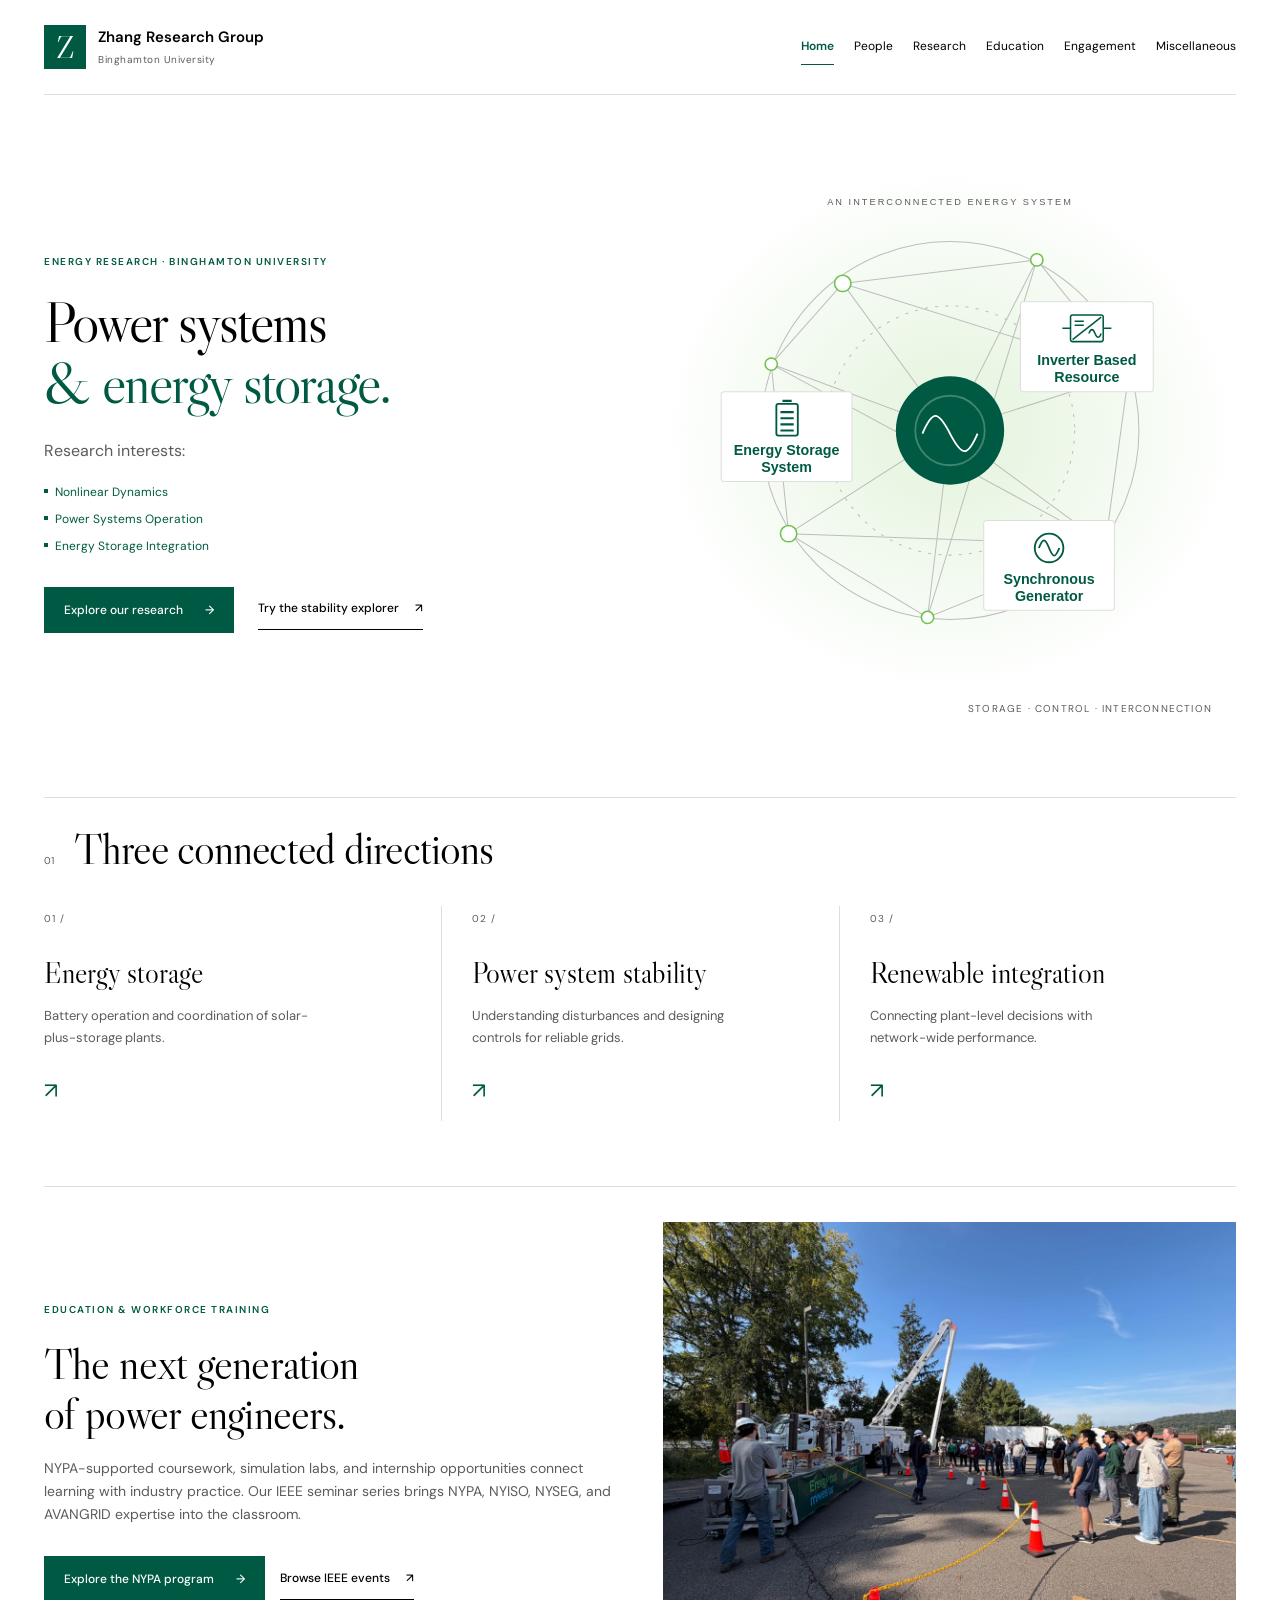
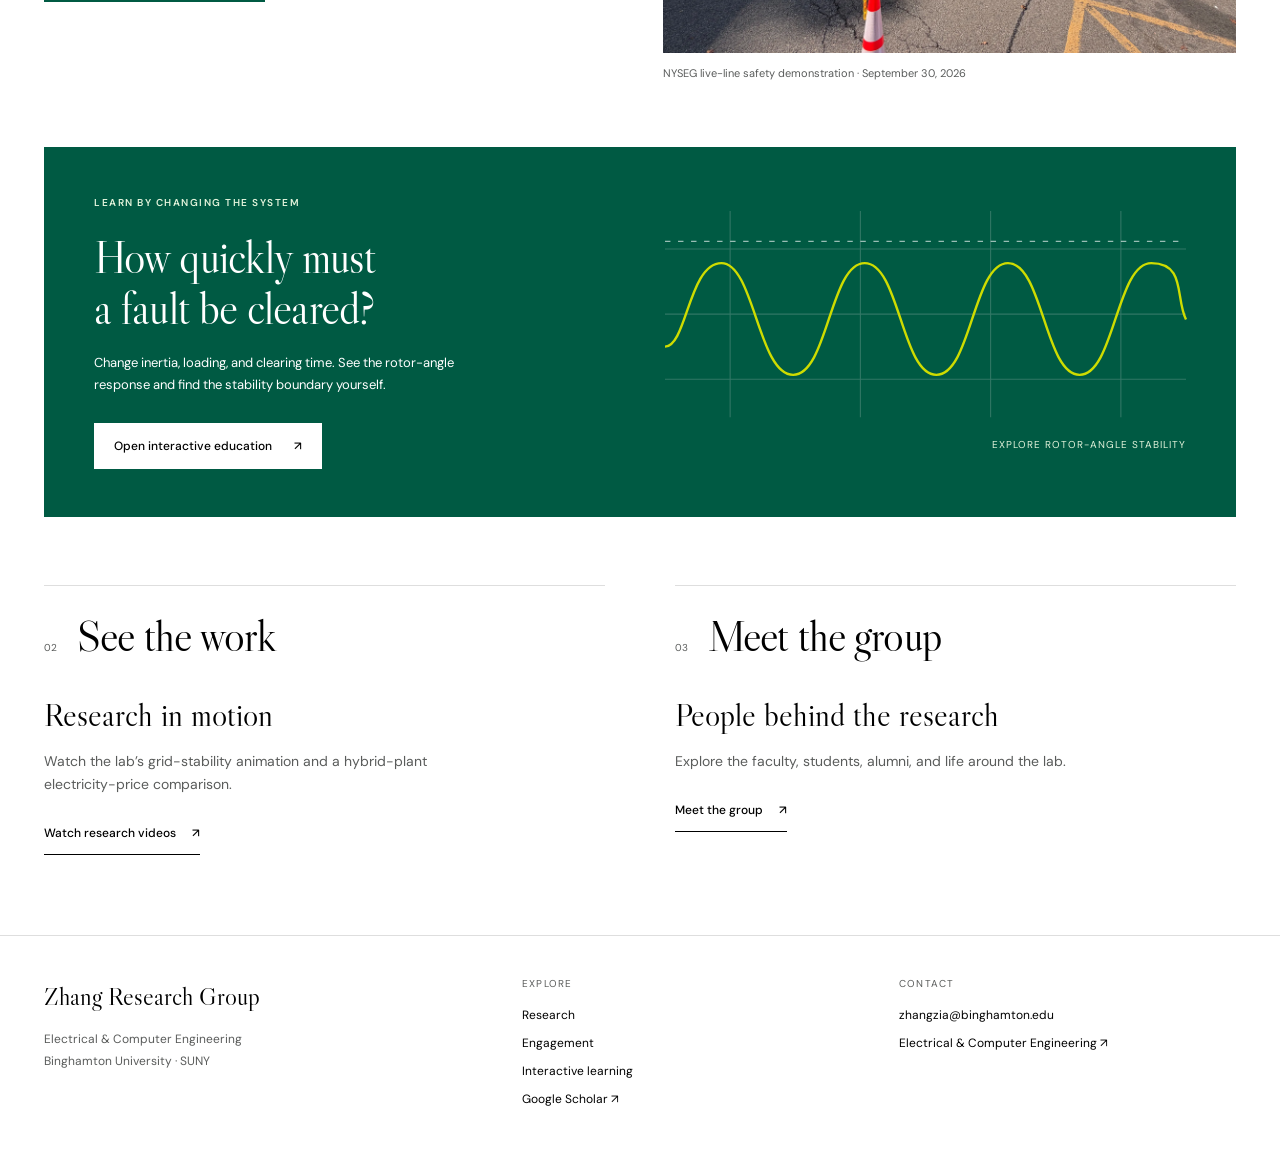
==== index.html @ d2a8bbae "Publish Zhang Research Group website" ====
<!doctype html>
<html lang="en"><head><meta charset="utf-8"><meta name="viewport" content="width=device-width, initial-scale=1"><meta name="description" content="Power systems, energy storage, control and renewable integration research at Binghamton University."><title>Home · Zhang Research Group</title><link rel="stylesheet" href="site.css"><script src="site.js" defer></script></head>
<body><a class="skip" href="#main">Skip to content</a>
<header class="site-header shell"><a class="brand" href="index.html" aria-label="Zhang Research Group home"><span class="brand-mark" aria-hidden="true">Z</span><span>Zhang Research Group<small>Binghamton University</small></span></a><button class="menu-toggle" type="button" aria-expanded="false" aria-controls="site-nav">Menu <span aria-hidden="true">☰</span></button><nav id="site-nav" aria-label="Main navigation"><a href="index.html" aria-current="page">Home</a><a href="people.html">People</a><a href="research.html">Research</a><a href="education.html">Education</a><a href="engagement.html">Engagement</a><a href="miscellaneous.html">Miscellaneous</a></nav></header>
<main id="main" class="shell">
<section class="hero"><div class="hero-copy"><p class="eyebrow">Energy research · Binghamton University</p><h1 class="topic-title">Power systems<br><em>&amp; energy storage.</em></h1><p class="lead">Research interests:</p><ul class="hero-topics research-interests" aria-label="Research interests"><li>Nonlinear Dynamics</li><li>Power Systems Operation</li><li>Energy Storage Integration</li></ul><div class="actions"><a class="button primary" href="research.html">Explore our research <span aria-hidden="true">→</span></a><a class="text-link" href="stability.html">Try the stability explorer <span aria-hidden="true">↗</span></a></div></div><div class="hero-visual"><img src="energy-network.svg" alt="Illustration of an Energy Storage System, a Synchronous Generator, and an Inverter Based Resource connected to a power network"><span class="visual-caption">Storage · Control · Interconnection</span></div></section>
<section class="home-focus"><div class="section-label"><span>01</span><h2>Three connected directions</h2></div><div class="focus-grid"><a class="focus-item" href="research.html#storage"><span class="index">01 /</span><h3>Energy storage</h3><p>Battery operation and coordination of solar-plus-storage plants.</p><span class="item-arrow" aria-hidden="true">↗</span></a><a class="focus-item" href="research.html#stability"><span class="index">02 /</span><h3>Power system stability</h3><p>Understanding disturbances and designing controls for reliable grids.</p><span class="item-arrow" aria-hidden="true">↗</span></a><a class="focus-item" href="research.html#renewables"><span class="index">03 /</span><h3>Renewable integration</h3><p>Connecting plant-level decisions with network-wide performance.</p><span class="item-arrow" aria-hidden="true">↗</span></a></div></section>
<section class="home-training" aria-labelledby="home-training-title"><div><p class="eyebrow">Education &amp; workforce training</p><h2 id="home-training-title">The next generation<br>of power engineers.</h2><p>NYPA-supported coursework, simulation labs, and internship opportunities connect learning with industry practice. Our IEEE seminar series brings NYPA, NYISO, NYSEG, and AVANGRID expertise into the classroom.</p><div class="actions"><a class="button primary" href="workforce.html#nypa">Explore the NYPA program <span aria-hidden="true">→</span></a><a class="text-link" href="news.html#events">Browse IEEE events <span aria-hidden="true">↗</span></a></div></div><figure><img src="nyseg-live-line.webp" alt="Binghamton students attend NYSEG’s outdoor power-line safety demonstration" width="2400" height="1800" loading="lazy"><figcaption>NYSEG live-line safety demonstration · September 30, 2026</figcaption></figure></section>
<section class="feature-band"><div><p class="eyebrow">Learn by changing the system</p><h2>How quickly must<br>a fault be cleared?</h2><p>Change inertia, loading, and clearing time. See the rotor-angle response and find the stability boundary yourself.</p><a class="button light" href="education.html#interactive-learning">Open interactive education <span aria-hidden="true">↗</span></a></div><div class="wave-preview" aria-hidden="true"><svg viewBox="0 0 480 190"><path class="wave-grid" d="M0 35H480M0 95H480M0 155H480M60 0V190M180 0V190M300 0V190M420 0V190"/><path class="wave-boundary" d="M0 28H480"/><path class="wave" d="M0 125C20 125 22 48 52 48S86 151 118 151S152 48 184 48S218 151 250 151S284 48 316 48S350 151 382 151S416 48 448 48S470 80 480 100"/></svg><span>Explore rotor-angle stability</span></div></section>
<section class="home-bottom"><div><div class="section-label"><span>02</span><h2>See the work</h2></div><h3>Research in motion</h3><p>Watch the lab’s grid-stability animation and a hybrid-plant electricity-price comparison.</p><a class="text-link" href="research.html#videos">Watch research videos <span aria-hidden="true">↗</span></a></div><div><div class="section-label"><span>03</span><h2>Meet the group</h2></div><h3>People behind the research</h3><p>Explore the faculty, students, alumni, and life around the lab.</p><a class="text-link" href="people.html">Meet the group <span aria-hidden="true">↗</span></a></div></section></main>
<footer class="site-footer"><div class="shell footer-grid"><div><a class="footer-brand" href="index.html">Zhang Research Group</a><p>Electrical &amp; Computer Engineering<br>Binghamton University · SUNY</p></div><div><span class="footer-label">Explore</span><a href="research.html">Research</a><a href="engagement.html">Engagement</a><a href="education.html#interactive-learning">Interactive learning</a><a href="https://scholar.google.com/citations?user=-mVFdG4AAAAJ" target="_blank" rel="noopener">Google Scholar ↗</a></div><div><span class="footer-label">Contact</span><a href="mailto:zhangzia@binghamton.edu">zhangzia@binghamton.edu</a><a href="https://www.binghamton.edu/electrical-computer-engineering/" target="_blank" rel="noopener">Electrical &amp; Computer Engineering ↗</a></div></div></footer></body></html>
---- site.css ----
/* Official Binghamton web palette: primary #005A43; accents #CEDC00, #6CC24A; gray #5A5C5B. Source: https://www.binghamton.edu/communications-and-marketing/branding/colors.html */
@import url('https://fonts.googleapis.com/css2?family=DM+Sans:wght@400;500;600;700&family=Libre+Caslon+Display&display=swap');
:root{--ink:#000000;--green:#005A43;--paper:#FFFFFF;--muted:#5A5C5B;--line:#DEDEDE;--soft:#E2F3DB;--serif:'Libre Caslon Display',Georgia,serif;--sans:'DM Sans','Segoe UI',Arial,sans-serif;font-family:var(--sans);color:var(--ink);background:var(--paper);font-synthesis:none}*{box-sizing:border-box}html{scroll-behavior:smooth;scroll-padding-top:30px}body{margin:0;font-size:15px;line-height:1.65}a{color:inherit;text-underline-offset:4px}button,input{font:inherit}img,video{max-width:100%}.shell{width:min(1240px,calc(100% - 88px));margin-inline:auto}.skip{position:absolute;left:12px;top:-100px;z-index:9;padding:12px;background:var(--ink);color:white}.skip:focus{top:10px}:focus-visible{outline:3px solid #005A43;outline-offset:5px}.site-header{display:flex;align-items:center;justify-content:space-between;gap:25px;padding-block:25px;border-bottom:1px solid var(--line)}.brand{display:flex;gap:12px;align-items:center;text-decoration:none;font-size:15px;font-weight:600;line-height:1.3;flex-shrink:0}.brand-mark{font-family:var(--serif);font-size:32px;line-height:1;background:var(--green);color:var(--paper);display:grid;place-items:center;width:42px;height:44px}.brand small{display:block;font-weight:400;font-size:10px;letter-spacing:.05em;margin-top:6px;color:var(--muted)}nav{display:flex;align-items:center;gap:20px}nav a{font-size:12px;text-decoration:none;padding-block:8px;border-bottom:1px solid transparent;white-space:nowrap}nav a:hover,nav a[aria-current=page]{color:var(--green);border-color:var(--green)}nav a[aria-current=page]{font-weight:600}.menu-toggle{display:none}h1,h2,h3,p{margin-top:0}h1,h2{font-weight:400}h1{font-family:var(--serif);font-size:clamp(48px,6vw,84px);letter-spacing:-.035em;line-height:1.04;margin-bottom:23px}h1 em{font-style:normal;color:#005A43}h2{font-family:var(--serif);font-size:36px;line-height:1.14;letter-spacing:-.02em;margin-bottom:18px}h3{font-size:19px;font-weight:500;line-height:1.4;margin-bottom:12px}p{margin-bottom:18px}.eyebrow{font-size:10px;text-transform:uppercase;letter-spacing:.15em;font-weight:600;color:var(--green);margin-bottom:20px}.lead{font-size:16px;line-height:1.85;color:var(--muted);max-width:610px}.hero{display:grid;grid-template-columns:1.05fr 1fr;align-items:center;gap:20px;padding:75px 0 80px}.hero-copy .lead{max-width:460px}.hero h1{font-size:clamp(54px,6.4vw,91px)}.hero-visual{position:relative;min-width:0}.hero-visual img{display:block;width:100%}.visual-caption{display:block;text-align:right;margin:10px 24px 0;font-size:10px;text-transform:uppercase;letter-spacing:.12em;color:var(--muted)}.actions{display:flex;align-items:center;gap:24px;flex-wrap:wrap;margin-top:30px}.button{display:inline-flex;align-items:center;justify-content:center;gap:22px;padding:13px 19px;text-decoration:none;font-size:12px;font-weight:500;line-height:1.5;border:1px solid transparent;white-space:nowrap;transition:background .15s}.button.primary{background:var(--green);color:white}.button.primary:hover{background:var(--ink)}.button.light{background:var(--paper);color:var(--ink)}.button.secondary{border-color:var(--line)}.button.secondary:hover{background:var(--soft)}.text-link{font-size:12px;font-weight:500;text-decoration:none;display:inline-flex;gap:16px;align-items:center;padding-block:10px;border-bottom:1px solid var(--ink)}.section-label{display:flex;align-items:center;gap:16px;margin-bottom:30px}.section-label>span{font-size:10px;color:var(--muted)}.section-label h2{font-family:var(--sans);font-size:11px;letter-spacing:.1em;text-transform:uppercase;margin:0;font-weight:500}.home-focus{border-top:1px solid var(--line);padding-top:26px;margin-bottom:65px}.focus-grid{display:grid;grid-template-columns:repeat(3,1fr)}.focus-item{text-decoration:none;padding:5px 30px 12px 0;position:relative}.focus-item+.focus-item{border-left:1px solid var(--line);padding-left:30px}.index{display:block;font-size:10px;color:var(--muted);margin-bottom:25px;letter-spacing:.1em}.focus-item h3{font-family:var(--serif);font-size:29px;font-weight:400;margin-bottom:12px}.focus-item p{font-size:13px;color:var(--muted);max-width:270px;margin-bottom:25px}.item-arrow{font-size:22px;color:var(--green)}.focus-item:hover h3{text-decoration:underline;text-decoration-thickness:1px;text-underline-offset:5px}.feature-band{background:var(--green);color:var(--paper);padding:48px 50px;display:grid;grid-template-columns:1fr 1fr;gap:50px;align-items:center;margin-bottom:68px}.feature-band .eyebrow{color:#E2F3DB}.feature-band h2{font-size:45px;margin-bottom:18px}.feature-band p:not(.eyebrow){color:#FFFFFF;font-size:13px;max-width:385px}.feature-band .button{margin-top:10px}.wave-preview{min-width:0}.wave-preview svg{width:100%;display:block;overflow:visible}.wave-grid{fill:none;stroke:#DEDEDE;stroke-opacity:.22;stroke-width:1}.wave-boundary{fill:none;stroke:#FFFFFF;stroke-opacity:.6;stroke-dasharray:5 7;stroke-width:1}.wave{fill:none;stroke:#CEDC00;stroke-width:2.2}.wave-preview>span{font-size:10px;letter-spacing:.1em;text-transform:uppercase;color:#E2F3DB;display:block;text-align:right;margin-top:20px}.home-bottom{display:grid;grid-template-columns:1fr 1fr;gap:70px;margin-bottom:80px}.home-bottom>div{border-top:1px solid var(--line);padding-top:25px}.home-bottom h3{font-family:var(--serif);font-size:32px;font-weight:400}.home-bottom p{color:var(--muted);font-size:14px;max-width:430px}.site-footer{border-top:1px solid var(--line);padding:40px 0 35px;background:#FFFFFF}.footer-grid{display:grid;grid-template-columns:1.3fr 1fr 1fr;gap:40px}.footer-brand{font-family:var(--serif);font-size:25px;text-decoration:none;display:block;margin-bottom:12px}.site-footer p{font-size:12px;color:var(--muted);line-height:1.8;margin-bottom:0}.footer-label{font-size:10px;letter-spacing:.12em;text-transform:uppercase;display:block;color:var(--muted);margin-bottom:14px}.footer-grid>div>a:not(.footer-brand){display:block;text-decoration:none;font-size:12px;margin-bottom:8px}.footer-grid a:hover{text-decoration:underline}.site-footer .small{font-size:10px;margin-top:14px}.page-intro{padding:70px 0 55px;border-bottom:1px solid var(--line);margin-bottom:45px}.page-intro h1{font-size:clamp(50px,6vw,76px)}.page-intro .lead{max-width:680px;margin-bottom:0}.split-copy{display:grid;grid-template-columns:1fr 1.65fr;gap:50px;padding:0 0 45px;margin-bottom:40px;border-bottom:1px solid var(--line)}.split-copy h2{font-size:31px}.split-copy p{font-size:15px;color:var(--muted)}.split-copy h3{font-family:var(--serif);font-size:28px;font-weight:400}.source{display:inline-block;font-size:11px;color:var(--green);font-weight:500;text-decoration:none;border-bottom:1px solid var(--line);padding-bottom:3px}.source:hover{border-color:var(--green)}.research-topics{display:grid;grid-template-columns:repeat(3,1fr);gap:42px;margin:0 0 65px}.research-topics h2{font-size:29px}.research-topics p{color:var(--muted);font-size:13px}.research-topics article{scroll-margin-top:35px}.video-section{border-top:1px solid var(--line);padding-top:25px;margin-bottom:65px}.video-study{margin-bottom:45px}.video-heading{display:flex;align-items:center;justify-content:space-between;gap:20px;margin-bottom:20px}.video-heading .eyebrow{margin-bottom:7px}.video-heading h3{font-family:var(--serif);font-size:30px;font-weight:400;margin:0}.tag{display:inline-block;align-self:flex-start;font-size:10px;padding:4px 10px;border:1px solid var(--line);border-radius:20px;color:var(--muted);white-space:nowrap}.video-study video{display:block;width:100%;max-height:610px;background:#DEDEDE;aspect-ratio:16/9;object-fit:contain}.video-caption{display:flex;justify-content:space-between;align-items:flex-start;gap:25px;padding-top:17px}.video-caption p{font-size:13px;color:var(--muted);max-width:740px}.video-caption a{flex-shrink:0}.small{font-size:11px;color:var(--muted)}.project-section{padding-top:25px;border-top:1px solid var(--line);margin-bottom:65px}.table-wrap{overflow-x:auto}table{width:100%;border-collapse:collapse;font-size:13px;text-align:left}th{font-size:10px;text-transform:uppercase;letter-spacing:.06em;color:var(--muted);font-weight:500}td,th{padding:15px 16px 15px 0;border-bottom:1px solid var(--line)}td:last-child{white-space:nowrap}.publication-list>article,.news-list>article{display:grid;grid-template-columns:140px 1fr;gap:45px;padding:0 0 38px;margin-bottom:38px;border-bottom:1px solid var(--line)}.pub-year{font-family:var(--serif);font-size:44px;line-height:1}.publication-list h2,.news-list h2{font-size:33px;margin-top:18px;max-width:850px}.publication-list p,.news-list p{color:var(--muted);font-size:14px;max-width:800px}.page-callout{background:var(--soft);padding:30px 35px;display:flex;justify-content:space-between;align-items:center;gap:25px;margin-bottom:30px}.page-callout h2{font-size:28px;margin-bottom:6px}.page-callout p{font-size:13px;color:var(--muted);margin:0}.faculty{display:flex;align-items:center;gap:40px;padding-bottom:45px;border-bottom:1px solid var(--line);margin-bottom:45px}.initials{font-family:var(--serif);font-size:60px;display:grid;place-items:center;width:180px;height:190px;flex-shrink:0;background:var(--soft);color:#005A43}.faculty h2{font-size:40px}.faculty .eyebrow{margin-bottom:12px}.faculty p{color:var(--muted);font-size:13px}.people-section{margin-bottom:60px}.section-description{font-size:13px;color:var(--muted);max-width:650px;margin-top:-10px;margin-bottom:25px}.people-list{display:grid;grid-template-columns:repeat(3,1fr);gap:20px 40px}.people-list>div{border-top:1px solid var(--line);padding:18px 0}.people-list h3{font-size:17px;margin-bottom:4px}.alumni-list{display:grid;grid-template-columns:1fr 1fr;gap:0 50px;margin-bottom:25px}.alumni-list>div{display:flex;justify-content:space-between;gap:20px;padding:15px 0;border-top:1px solid var(--line)}.alumni-list h3{font-size:15px;margin:0}.alumni-list span{font-size:12px;color:var(--muted)}.news-list time{font-size:12px;color:var(--muted);padding-top:6px}.gallery-grid{display:grid;grid-template-columns:1fr 1fr;gap:40px;margin-bottom:35px}.gallery-grid figure{margin:0}.gallery-grid img{width:100%;aspect-ratio:4/3;object-fit:cover;background:var(--soft);display:block}.gallery-grid figcaption{padding-top:20px}.gallery-grid figcaption>span{font-size:10px;color:var(--muted);text-transform:uppercase;letter-spacing:.08em}.gallery-grid h2{font-size:29px;margin:9px 0 12px}.gallery-grid p{font-size:12px;color:var(--muted)}.education-intro{display:flex;justify-content:space-between;align-items:center;gap:35px;margin-bottom:30px}.education-intro h2{font-size:35px;margin:16px 0 12px}.education-intro p{font-size:14px;color:var(--muted);max-width:720px}.education-intro .button{flex-shrink:0}#stability-frame{display:block;width:100%;border:1px solid var(--line);border-radius:3px;background:#FFFFFF;margin-bottom:15px;min-height:750px}.course-section{margin-top:65px;border-top:1px solid var(--line);padding-top:25px;margin-bottom:50px}.course-list article{display:grid;grid-template-columns:110px 1fr 100px;gap:25px;padding:22px 0;border-bottom:1px solid var(--line);align-items:start}.course-code{font-size:11px;font-weight:600;padding-top:4px}.course-list h3{font-size:17px}.course-list p{margin-bottom:0}.next-modules{margin-bottom:60px}.next-modules p{font-size:13px;color:var(--muted)}.split-copy li{margin-bottom:10px;font-size:14px;color:var(--muted)}

@media(min-width:1400px){.hero{gap:50px}}
@media(max-width:1130px){.shell{width:calc(100% - 56px)}nav{gap:13px}nav a{font-size:11px}.brand{font-size:13px}.brand-mark{width:35px;height:38px}.hero{padding-top:55px}.hero h1{font-size:72px}.hero .actions{gap:18px}.hero .lead{font-size:14px}}
@media(max-width:960px){.site-header{position:relative;flex-wrap:wrap;padding-block:20px}.menu-toggle{display:inline-flex;background:transparent;border:1px solid var(--line);padding:8px 12px;gap:18px;align-items:center;font-size:12px;color:var(--ink)}nav{display:none;width:100%;padding-top:14px;border-top:1px solid var(--line);gap:0;grid-template-columns:repeat(4,1fr)}nav.open{display:grid}nav a{font-size:12px;padding:10px 4px}.hero{grid-template-columns:1fr 1fr;gap:10px;padding:50px 0}.hero h1{font-size:61px}.hero .eyebrow{font-size:9px}.visual-caption{font-size:8px}.feature-band{padding:35px;gap:30px}.feature-band h2{font-size:38px}.research-topics{gap:25px}.education-intro{align-items:flex-start;flex-direction:column;gap:10px}}
@media(max-width:680px){.shell{width:calc(100% - 36px)}.brand{font-size:13px}.hero{grid-template-columns:1fr;padding:42px 0 38px}.hero h1{font-size:64px}.hero .lead{font-size:15px;max-width:100%}.hero-visual{max-width:420px;width:100%;margin:20px auto 0}.hero-visual img{max-height:360px}.hero .actions{gap:18px}.visual-caption{margin-top:0}.focus-grid,.research-topics{grid-template-columns:1fr}.focus-item{padding:20px 0;border-bottom:1px solid var(--line)}.focus-item+.focus-item{border-left:0;padding:24px 0}.focus-item .index{margin-bottom:12px}.focus-item p{max-width:100%;margin-bottom:10px}.focus-item h3{font-size:29px}.item-arrow{position:absolute;right:5px;top:22px}.home-focus{margin-bottom:40px}.section-label{margin-bottom:20px}.feature-band{grid-template-columns:1fr;padding:30px 25px;gap:30px;margin-bottom:45px}.wave-preview{max-width:100%}.home-bottom{grid-template-columns:1fr;gap:30px;margin-bottom:45px}.footer-grid{grid-template-columns:1fr 1fr;gap:30px}.footer-grid>div:first-child{grid-column:1/-1}.site-footer{padding-top:30px}.page-intro{padding:45px 0 35px;margin-bottom:30px}.page-intro h1{font-size:54px}.page-intro .lead{font-size:14px}.split-copy{grid-template-columns:1fr;gap:10px;margin-bottom:30px;padding-bottom:30px}.split-copy h2{font-size:29px}.research-topics{gap:20px;margin-bottom:40px}.research-topics article{border-bottom:1px solid var(--line);padding-bottom:15px}.research-topics .index{margin-bottom:12px}.video-heading{align-items:flex-start;flex-direction:column;gap:12px}.video-heading h3{font-size:28px}.video-caption{flex-direction:column;gap:0}.video-study video{aspect-ratio:4/3}.publication-list>article,.news-list>article{grid-template-columns:1fr;gap:15px}.pub-year{font-size:35px}.publication-list h2,.news-list h2{font-size:29px}.page-callout{align-items:flex-start;flex-direction:column;padding:25px}.faculty{gap:20px;align-items:flex-start}.initials{width:85px;height:100px;font-size:40px}.faculty h2{font-size:30px}.people-list{grid-template-columns:1fr 1fr;gap:15px 20px}.people-list h3{font-size:15px}.alumni-list{grid-template-columns:1fr}.gallery-grid{grid-template-columns:1fr;gap:35px}.education-intro h2{font-size:30px}.course-list article{grid-template-columns:1fr;gap:6px}.course-list .source{justify-self:start}nav{grid-template-columns:repeat(2,1fr)}.course-section{margin-top:40px}.table-wrap{margin-right:-5px}table{min-width:510px}}
@media(prefers-reduced-motion:reduce){html{scroll-behavior:auto}*{transition:none!important}}
.hero h1.topic-title{font-size:clamp(40px,4.5vw,64px);line-height:1.06}.hero-topics{display:flex;flex-wrap:wrap;gap:8px 18px;list-style:none;padding:0;margin:22px 0;color:var(--green);font-size:12px}.hero-topics li::before{content:'';display:inline-block;width:4px;height:4px;background:var(--green);margin:0 7px 3px 0}.alumni-list>div{display:grid;grid-template-columns:1fr auto auto;align-items:center;gap:12px}.alumni-list .source{font-size:10px}.people-list .source{margin-top:7px}.people-list .small{display:block;margin-top:7px}
#stability-frame{min-height:560px}

/* Education and workforce program, November 2026 */
.education-links{display:flex;flex-wrap:wrap;gap:12px 26px;margin-top:25px}.education-links a{font-size:12px;color:var(--green)}
.workforce-program,.industry-events{border-bottom:1px solid var(--line);padding-bottom:50px;margin-bottom:50px;scroll-margin-top:30px}
.workforce-layout{display:grid;grid-template-columns:1fr 1fr;gap:50px;align-items:center}.workforce-layout h2,.events-heading h2{font-size:46px}.workforce-layout p,.training-paths p,.events-heading>p{font-size:14px;color:var(--muted)}
.workforce-photo,.seminar-photos figure,.home-training figure{margin:0;min-width:0}.workforce-photo img,.seminar-photos img,.home-training img{width:100%;height:auto;display:block}.workforce-photo figcaption,.seminar-photos figcaption,.home-training figcaption{font-size:11px;color:var(--muted);line-height:1.6;padding-top:12px}
.training-facts{display:grid;grid-template-columns:repeat(3,1fr);gap:18px;border-top:1px solid var(--line);padding-top:20px;margin:25px 0 15px}.training-facts strong{display:block;font-family:var(--serif);font-size:40px;font-weight:400;line-height:1.2;color:var(--green)}.training-facts span{display:block;font-size:11px;color:var(--muted);margin-top:8px}
.training-paths{display:grid;grid-template-columns:repeat(3,minmax(0,1fr));gap:35px;margin-top:40px}.training-paths article{border-top:1px solid var(--line);padding-top:20px}.training-paths .index{margin-bottom:15px}.training-paths .small{font-size:11px;margin-top:13px}.training-paths .tag{white-space:normal}
.events-heading{display:grid;grid-template-columns:1fr 1fr;gap:50px;align-items:center;margin-bottom:25px}.seminar-photos{display:grid;grid-template-columns:1fr 1fr;gap:30px;margin-bottom:12px}
.event-list article{display:grid;grid-template-columns:155px minmax(0,1fr);gap:35px;padding:28px 0;border-top:1px solid var(--line)}.event-date time{display:block;font-size:12px;color:var(--muted)}.event-date>span{display:block;font-size:11px;color:var(--green);letter-spacing:.08em;margin-top:9px}.event-list h3{font-family:var(--serif);font-size:28px;font-weight:400}.event-list p{font-size:13px;color:var(--muted);max-width:800px}.event-list .event-speaker{font-size:12px}.event-speaker b{color:var(--ink);font-weight:500}
.home-training{display:grid;grid-template-columns:1fr 1fr;gap:45px;align-items:center;border-top:1px solid var(--line);padding-top:35px;margin-bottom:65px}.home-training h2{font-size:44px}.home-training p:not(.eyebrow){font-size:14px;color:var(--muted)}.home-training .actions{gap:15px}
@media(max-width:960px){.workforce-layout,.events-heading{gap:28px}.workforce-layout h2,.events-heading h2{font-size:36px}.training-paths{gap:24px}.home-training{gap:28px}.home-training h2{font-size:36px}}
@media(max-width:680px){.workforce-layout,.events-heading,.training-paths,.home-training{grid-template-columns:1fr}.training-paths{gap:20px}.workforce-program,.industry-events{padding-bottom:30px;margin-bottom:35px}.workforce-layout h2,.events-heading h2{font-size:35px}.training-facts{gap:10px}.training-facts span{font-size:10px}.seminar-photos{gap:15px}.event-list article{grid-template-columns:1fr;gap:12px}.event-date{display:flex;gap:15px;align-items:center}.event-date>span{margin:0}.event-list h3{font-size:26px}.home-training{margin-bottom:40px}.home-training .button{white-space:normal}}

.training-facts{grid-template-columns:repeat(2,minmax(0,1fr))}.publication-list,.news-list{margin-bottom:35px}

.hero-topics.research-interests{display:grid;gap:7px;margin-top:10px}

.about-section{padding-top:25px;margin-bottom:50px;border-top:1px solid var(--line);scroll-margin-top:25px}.gallery-grid h3{font-family:var(--serif);font-size:29px;font-weight:400;margin:9px 0 12px}.publication-list h3{font-family:var(--serif);font-size:33px;font-weight:400;line-height:1.14;letter-spacing:-.02em;margin-top:18px;max-width:850px}#publications{scroll-margin-top:25px}@media(max-width:680px){.publication-list h3{font-size:29px}}

/* Clearer section hierarchy and compact learning / archive pages. */
.symposium-feature{display:grid;grid-template-columns:1.7fr .7fr;gap:40px;align-items:center;background:var(--soft);padding:35px;margin-bottom:35px}.symposium-feature h3{font-family:var(--serif);font-size:36px;font-weight:400}.symposium-feature p{font-size:14px}.symposium-feature figure{margin:0;max-width:250px;justify-self:center}.symposium-feature img{display:block;width:100%;height:auto}.symposium-feature figcaption{font-size:10px;color:var(--muted);margin-top:12px}.coverage-links{display:flex;gap:12px 22px;flex-wrap:wrap}.coverage-links .source{font-size:11px}@media(max-width:680px){.symposium-feature{grid-template-columns:1fr;padding:25px;gap:25px}.symposium-feature h3{font-size:30px}.symposium-feature figure{max-width:220px}}
.event-album{margin:25px 0}.event-list article>.event-album{grid-column:2}.event-album summary{color:var(--green);font-size:14px;font-weight:500;cursor:pointer;padding:14px 0;border-top:1px solid var(--line);border-bottom:1px solid var(--line)}.event-album[open] summary{margin-bottom:25px}.event-album .photo-grid{grid-template-columns:repeat(2,minmax(0,1fr));gap:24px}#industry>h3{margin-top:38px}#industry>.photo-grid{margin:25px 0}.event-album figcaption{font-size:10px}@media(max-width:680px){.event-list article>.event-album{grid-column:auto}}
.section-label{align-items:baseline;gap:20px;margin-bottom:32px}.section-label h2{font-family:var(--serif);font-size:clamp(30px,3.4vw,44px);line-height:1.15;letter-spacing:-.02em;text-transform:none;font-weight:400}.section-label>span{flex-shrink:0}.faculty-portrait{width:180px;height:auto;flex-shrink:0;display:block}.alumni-table th[scope=row]{font-size:14px;font-weight:500;text-transform:none;letter-spacing:0;color:var(--ink);width:24%}.alumni-table td:last-child{white-space:normal;width:64%}.alumni-table td{font-size:13px}.featured-project{padding:30px 34px;background:var(--soft);margin-bottom:28px}.featured-project h3{font-family:var(--serif);font-size:34px;font-weight:400;max-width:800px}.featured-project p{max-width:900px}.sponsor-grid{display:grid;grid-template-columns:repeat(3,minmax(0,1fr));gap:35px;align-items:center;margin:30px 0 50px}.sponsor-grid a{display:flex;align-items:center;justify-content:center;height:130px;padding:16px;border:1px solid var(--line)}.sponsor-grid img{max-height:100px;width:auto;object-fit:contain}.collaborator-grid{display:grid;grid-template-columns:repeat(3,minmax(0,1fr));gap:35px}.collaborator-grid h4{font-size:13px;color:var(--green);margin:8px 0 12px}.collaborator-grid ul{list-style:none;padding:0;font-size:13px;color:var(--muted)}.collaborator-grid li{margin-bottom:8px}.tool-grid{display:grid;grid-template-columns:repeat(3,minmax(0,1fr));gap:22px}.tool-card{display:flex;flex-direction:column;align-items:flex-start;padding:28px;border:1px solid var(--line);text-decoration:none}.tool-card:hover{background:var(--soft)}.tool-card h3{font-family:var(--serif);font-size:29px;font-weight:400}.tool-card p{font-size:13px;color:var(--muted);flex:1}.tool-card .eyebrow{display:block}.tool-card .text-link{margin-top:12px}.event-photo{margin:22px 0;max-width:800px}.event-photo img{display:block;width:100%;height:auto}.event-photo figcaption,.photo-grid figcaption,.comic figcaption{font-size:11px;color:var(--muted);line-height:1.7;padding-top:12px}.news-list h3{font-family:var(--serif);font-size:33px;font-weight:400;margin:18px 0}.photo-year{margin:38px 0 50px;scroll-margin-top:30px}.photo-year>h3{font-family:var(--serif);font-size:34px;font-weight:400;color:var(--green)}.photo-grid{display:grid;grid-template-columns:repeat(3,minmax(0,1fr));gap:28px}.photo-grid figure{margin:0}.photo-grid img{display:block;width:100%;height:auto;aspect-ratio:4/3;object-fit:contain;background:#f5f5f2}.photo-link{display:block;cursor:zoom-in}.photo-link:hover img{outline:2px solid var(--green);outline-offset:3px}.comic{margin:0;max-width:700px}.comic img{display:block;width:100%;height:auto}.podcast-panel{display:grid;grid-template-columns:2fr 1fr;gap:60px;padding:36px;background:var(--soft)}.podcast-panel h3{font-family:var(--serif);font-size:36px;font-weight:400}.podcast-panel p{font-size:14px}.podcast-platforms{display:flex;flex-direction:column;align-items:flex-start;justify-content:center;gap:24px}.photo-dialog{padding:20px;border:0;background:white;max-width:min(1100px,95vw);max-height:95vh;overflow:auto}.photo-dialog::backdrop{background:rgba(0,0,0,.82)}.photo-dialog img{display:block;max-height:78vh;max-width:100%;width:auto;margin:auto}.photo-dialog button{display:block;margin:0 0 15px auto;border:1px solid var(--line);padding:8px 16px;background:white;cursor:pointer}.photo-dialog p{margin:12px 0 0;font-size:13px;color:var(--muted)}
@media(max-width:1130px) and (min-width:961px){nav{gap:12px}.brand{font-size:12px}.brand small{font-size:9px}nav a{font-size:10px}.site-header{gap:15px}}
@media(max-width:800px){.tool-grid,.collaborator-grid{grid-template-columns:1fr}.photo-grid{grid-template-columns:repeat(2,minmax(0,1fr))}.sponsor-grid{gap:15px}.sponsor-grid a{height:100px;padding:10px}.sponsor-grid img{max-height:75px}.podcast-panel{grid-template-columns:1fr;gap:25px}.podcast-platforms{flex-direction:row;flex-wrap:wrap}}
@media(max-width:680px){.faculty-portrait{width:105px}.faculty h2{font-size:29px}.faculty .education-links{gap:12px}.section-label{gap:12px}.section-label h2{font-size:30px}.featured-project{padding:24px}.featured-project h3{font-size:29px}.photo-grid{gap:20px 14px}.photo-grid figcaption{font-size:10px}.podcast-panel{padding:25px}.sponsor-grid{grid-template-columns:1fr}.sponsor-grid a{height:115px}.sponsor-grid img{max-height:85px}.alumni-table table{min-width:520px}.training-facts{max-width:450px}.news-list h3{font-size:29px}}
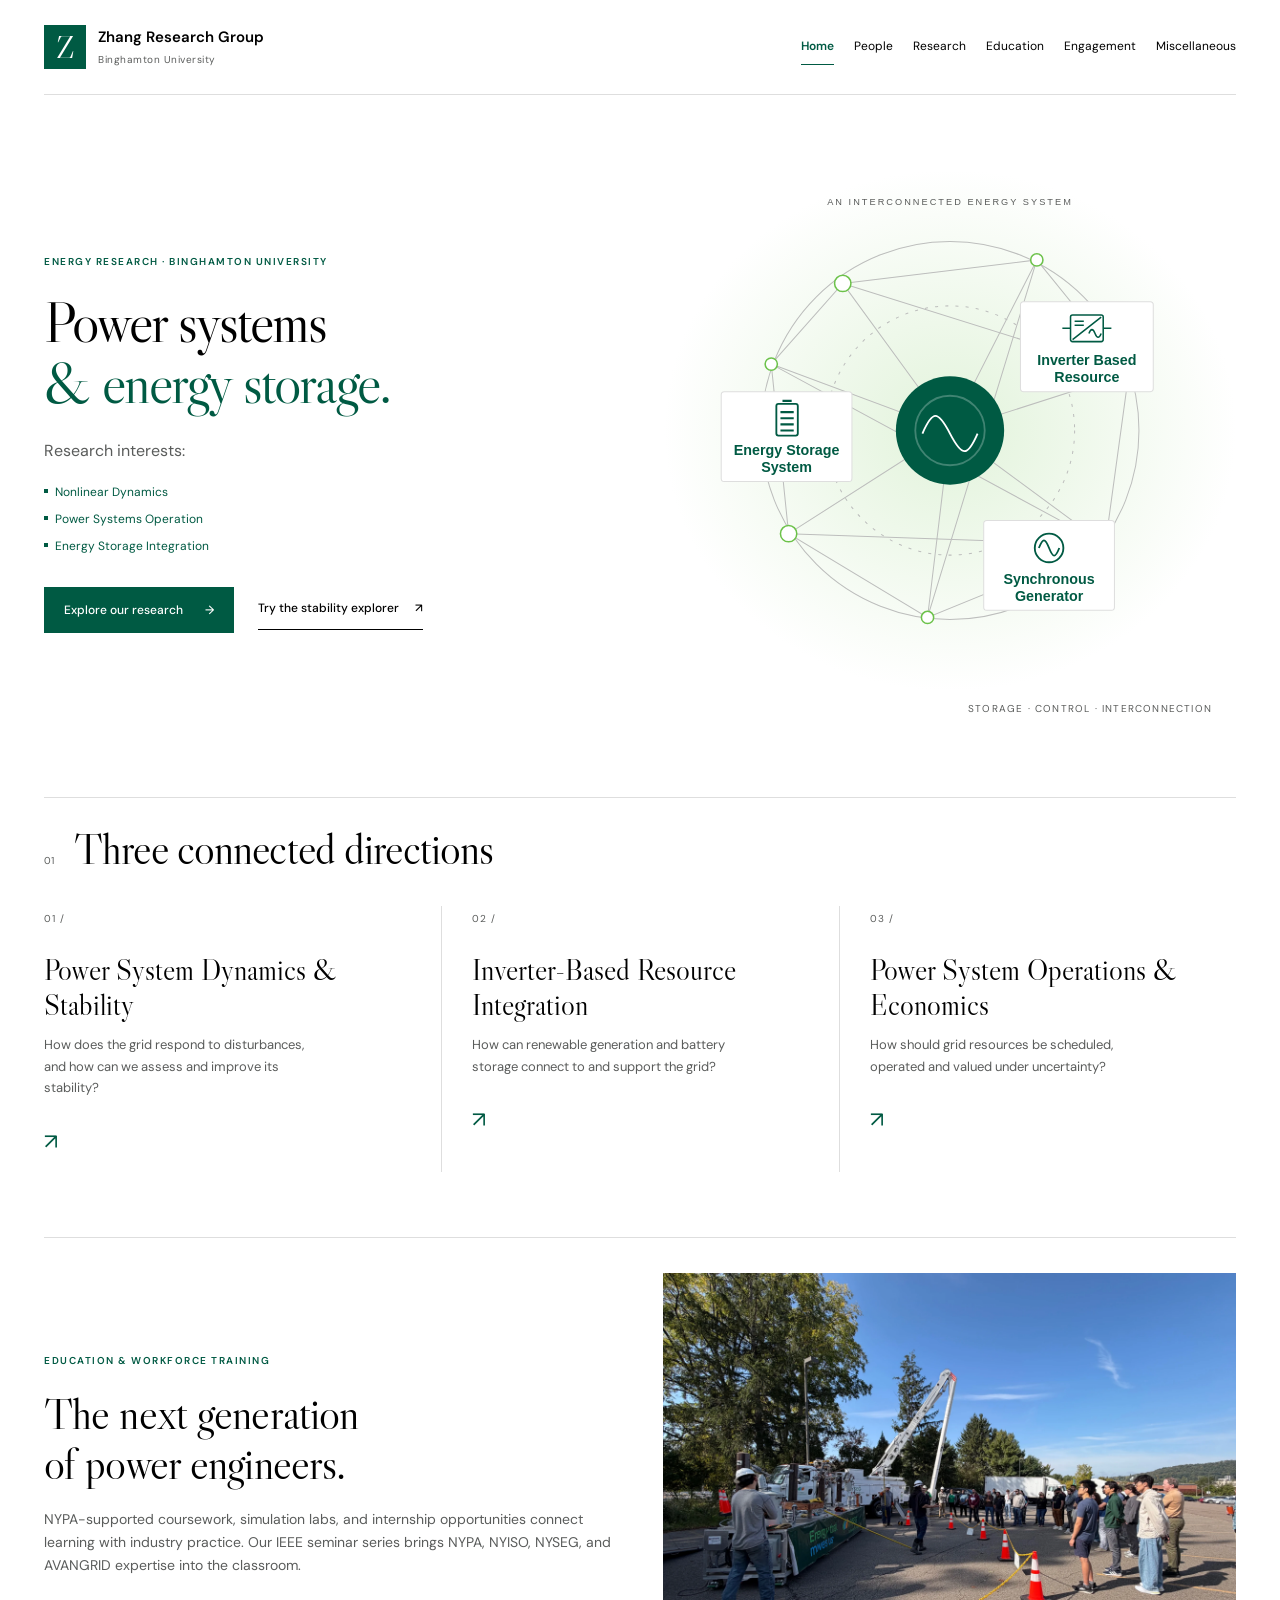
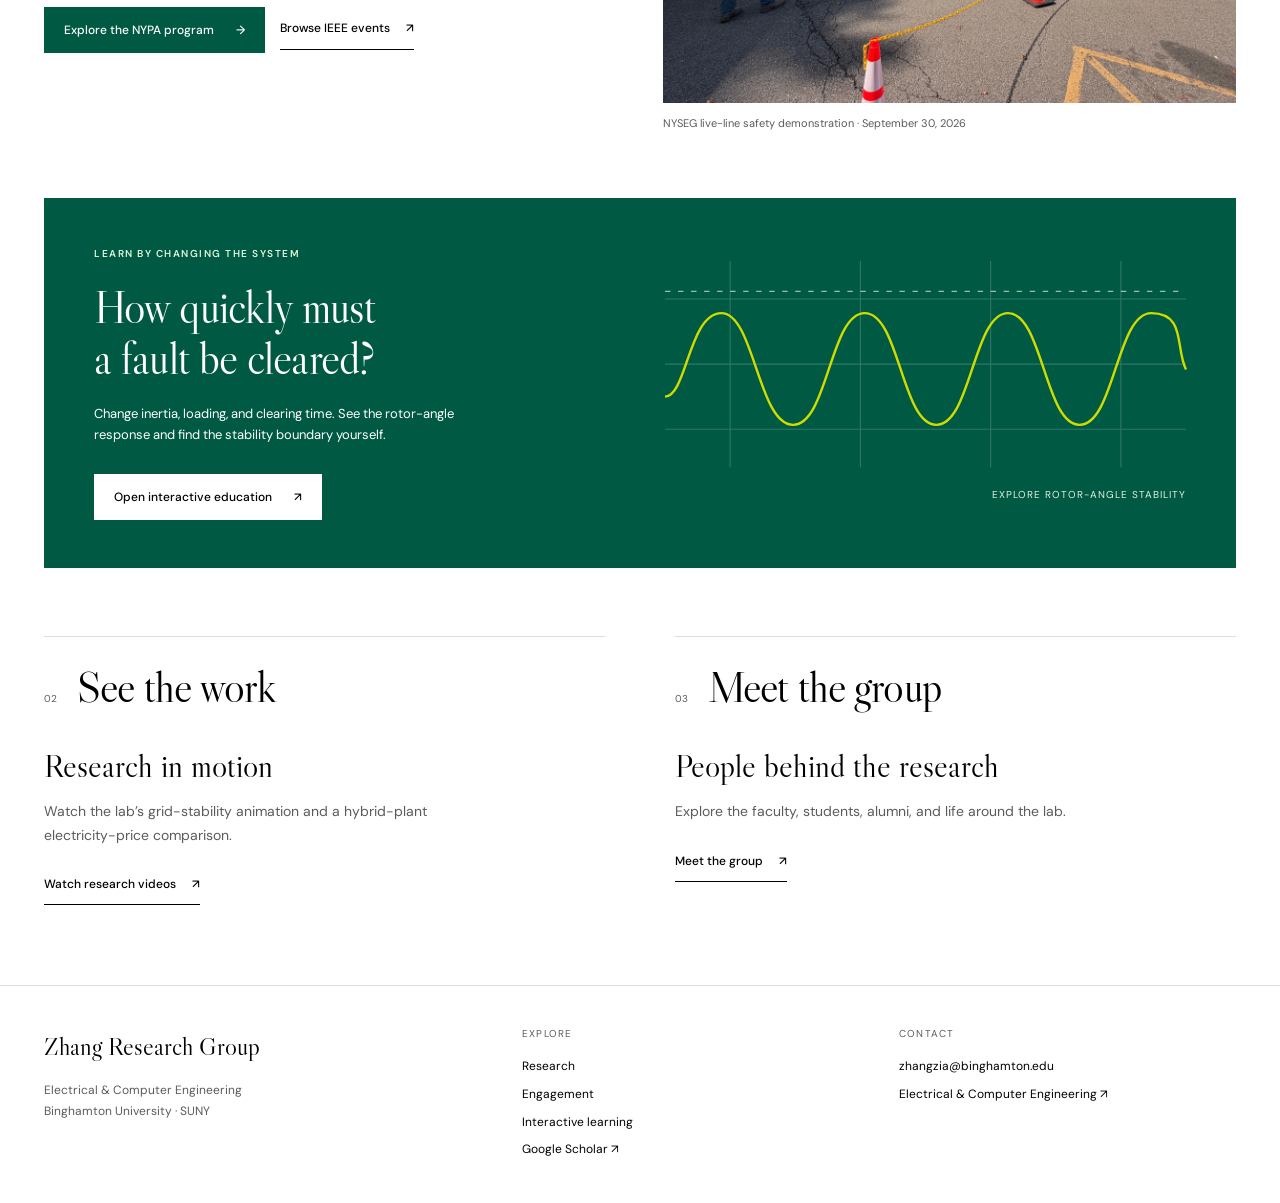
==== commit e4f90fd1: "Feature research evidence, add New members, and correct IEEE seminar link" ====
--- a/index.html
+++ b/index.html
@@ -4,8 +4,8 @@
 <header class="site-header shell"><a class="brand" href="index.html" aria-label="Zhang Research Group home"><span class="brand-mark" aria-hidden="true">Z</span><span>Zhang Research Group<small>Binghamton University</small></span></a><button class="menu-toggle" type="button" aria-expanded="false" aria-controls="site-nav">Menu <span aria-hidden="true">☰</span></button><nav id="site-nav" aria-label="Main navigation"><a href="index.html" aria-current="page">Home</a><a href="people.html">People</a><a href="research.html">Research</a><a href="education.html">Education</a><a href="engagement.html">Engagement</a><a href="miscellaneous.html">Miscellaneous</a></nav></header>
 <main id="main" class="shell">
 <section class="hero"><div class="hero-copy"><p class="eyebrow">Energy research · Binghamton University</p><h1 class="topic-title">Power systems<br><em>&amp; energy storage.</em></h1><p class="lead">Research interests:</p><ul class="hero-topics research-interests" aria-label="Research interests"><li>Nonlinear Dynamics</li><li>Power Systems Operation</li><li>Energy Storage Integration</li></ul><div class="actions"><a class="button primary" href="research.html">Explore our research <span aria-hidden="true">→</span></a><a class="text-link" href="stability.html">Try the stability explorer <span aria-hidden="true">↗</span></a></div></div><div class="hero-visual"><img src="energy-network.svg" alt="Illustration of an Energy Storage System, a Synchronous Generator, and an Inverter Based Resource connected to a power network"><span class="visual-caption">Storage · Control · Interconnection</span></div></section>
-<section class="home-focus"><div class="section-label"><span>01</span><h2>Three connected directions</h2></div><div class="focus-grid"><a class="focus-item" href="research.html#storage"><span class="index">01 /</span><h3>Energy storage</h3><p>Battery operation and coordination of solar-plus-storage plants.</p><span class="item-arrow" aria-hidden="true">↗</span></a><a class="focus-item" href="research.html#stability"><span class="index">02 /</span><h3>Power system stability</h3><p>Understanding disturbances and designing controls for reliable grids.</p><span class="item-arrow" aria-hidden="true">↗</span></a><a class="focus-item" href="research.html#renewables"><span class="index">03 /</span><h3>Renewable integration</h3><p>Connecting plant-level decisions with network-wide performance.</p><span class="item-arrow" aria-hidden="true">↗</span></a></div></section>
-<section class="home-training" aria-labelledby="home-training-title"><div><p class="eyebrow">Education &amp; workforce training</p><h2 id="home-training-title">The next generation<br>of power engineers.</h2><p>NYPA-supported coursework, simulation labs, and internship opportunities connect learning with industry practice. Our IEEE seminar series brings NYPA, NYISO, NYSEG, and AVANGRID expertise into the classroom.</p><div class="actions"><a class="button primary" href="workforce.html#nypa">Explore the NYPA program <span aria-hidden="true">→</span></a><a class="text-link" href="news.html#events">Browse IEEE events <span aria-hidden="true">↗</span></a></div></div><figure><img src="nyseg-live-line.webp" alt="Binghamton students attend NYSEG’s outdoor power-line safety demonstration" width="2400" height="1800" loading="lazy"><figcaption>NYSEG live-line safety demonstration · September 30, 2026</figcaption></figure></section>
+<section class="home-focus"><div class="section-label"><span>01</span><h2>Three connected directions</h2></div><div class="focus-grid"><a class="focus-item" href="research.html#stability"><span class="index">01 /</span><h3>Power System Dynamics &amp; Stability</h3><p>How does the grid respond to disturbances, and how can we assess and improve its stability?</p><span class="item-arrow" aria-hidden="true">↗</span></a><a class="focus-item" href="research.html#inverter-integration"><span class="index">02 /</span><h3>Inverter-Based Resource Integration</h3><p>How can renewable generation and battery storage connect to and support the grid?</p><span class="item-arrow" aria-hidden="true">↗</span></a><a class="focus-item" href="research.html#operations-economics"><span class="index">03 /</span><h3>Power System Operations &amp; Economics</h3><p>How should grid resources be scheduled, operated and valued under uncertainty?</p><span class="item-arrow" aria-hidden="true">↗</span></a></div></section>
+<section class="home-training" aria-labelledby="home-training-title"><div><p class="eyebrow">Education &amp; workforce training</p><h2 id="home-training-title">The next generation<br>of power engineers.</h2><p>NYPA-supported coursework, simulation labs, and internship opportunities connect learning with industry practice. Our IEEE seminar series brings NYPA, NYISO, NYSEG, and AVANGRID expertise into the classroom.</p><div class="actions"><a class="button primary" href="workforce.html#nypa">Explore the NYPA program <span aria-hidden="true">→</span></a><a class="text-link" href="news.html#seminars">Browse IEEE events <span aria-hidden="true">↗</span></a></div></div><figure><img src="nyseg-live-line.webp" alt="Binghamton students attend NYSEG’s outdoor power-line safety demonstration" width="2400" height="1800" loading="lazy"><figcaption>NYSEG live-line safety demonstration · September 30, 2026</figcaption></figure></section>
 <section class="feature-band"><div><p class="eyebrow">Learn by changing the system</p><h2>How quickly must<br>a fault be cleared?</h2><p>Change inertia, loading, and clearing time. See the rotor-angle response and find the stability boundary yourself.</p><a class="button light" href="education.html#interactive-learning">Open interactive education <span aria-hidden="true">↗</span></a></div><div class="wave-preview" aria-hidden="true"><svg viewBox="0 0 480 190"><path class="wave-grid" d="M0 35H480M0 95H480M0 155H480M60 0V190M180 0V190M300 0V190M420 0V190"/><path class="wave-boundary" d="M0 28H480"/><path class="wave" d="M0 125C20 125 22 48 52 48S86 151 118 151S152 48 184 48S218 151 250 151S284 48 316 48S350 151 382 151S416 48 448 48S470 80 480 100"/></svg><span>Explore rotor-angle stability</span></div></section>
 <section class="home-bottom"><div><div class="section-label"><span>02</span><h2>See the work</h2></div><h3>Research in motion</h3><p>Watch the lab’s grid-stability animation and a hybrid-plant electricity-price comparison.</p><a class="text-link" href="research.html#videos">Watch research videos <span aria-hidden="true">↗</span></a></div><div><div class="section-label"><span>03</span><h2>Meet the group</h2></div><h3>People behind the research</h3><p>Explore the faculty, students, alumni, and life around the lab.</p><a class="text-link" href="people.html">Meet the group <span aria-hidden="true">↗</span></a></div></section></main>
 <footer class="site-footer"><div class="shell footer-grid"><div><a class="footer-brand" href="index.html">Zhang Research Group</a><p>Electrical &amp; Computer Engineering<br>Binghamton University · SUNY</p></div><div><span class="footer-label">Explore</span><a href="research.html">Research</a><a href="engagement.html">Engagement</a><a href="education.html#interactive-learning">Interactive learning</a><a href="https://scholar.google.com/citations?user=-mVFdG4AAAAJ" target="_blank" rel="noopener">Google Scholar ↗</a></div><div><span class="footer-label">Contact</span><a href="mailto:zhangzia@binghamton.edu">zhangzia@binghamton.edu</a><a href="https://www.binghamton.edu/electrical-computer-engineering/" target="_blank" rel="noopener">Electrical &amp; Computer Engineering ↗</a></div></div></footer></body></html>
--- a/site.css
+++ b/site.css
@@ -27,9 +27,16 @@
 
 .hero-topics.research-interests{display:grid;gap:7px;margin-top:10px}
 
+/* Research evidence and invitations. */
+.focus-grid{grid-template-columns:repeat(3,minmax(0,1fr));gap:0}.focus-item h3{line-height:1.2}.focus-item .item-arrow{display:inline-block}
+.research-areas{margin-bottom:65px}.research-area{position:relative;scroll-margin-top:30px;padding:40px 0 50px;border-bottom:1px solid var(--line)}.research-area:first-child{padding-top:0}.research-area:last-child{border-bottom:0;padding-bottom:0}.anchor-alias{position:absolute;top:0}.area-intro{max-width:920px;margin-bottom:30px}.area-intro .index{margin-bottom:16px}.area-intro h2{font-size:clamp(32px,3.7vw,46px);color:var(--green);margin-bottom:18px}.area-question{font-size:19px;line-height:1.6;max-width:840px;margin-bottom:14px}.area-description{font-size:14px;color:var(--muted);max-width:850px}.area-evidence{display:grid;grid-template-columns:minmax(0,1fr) minmax(0,1.3fr);gap:42px;align-items:start}.area-project{padding:28px;background:var(--soft)}.area-project .eyebrow{line-height:1.7;margin-bottom:14px}.area-project h3{font-family:var(--serif);font-size:29px;font-weight:400;line-height:1.2}.area-project p{font-size:14px}.area-project .project-detail{font-size:12px;color:var(--muted)}.area-project .source{margin-top:6px;font-size:12px}.area-papers>h3{font-size:15px;font-weight:600;margin:0 0 10px}.research-paper{border-top:1px solid var(--line);padding:20px 0}.research-paper:last-child{padding-bottom:0}.research-paper .paper-meta{font-size:11px;color:var(--muted);margin-bottom:8px}.research-paper h4{font-size:16px;line-height:1.5;font-weight:600;margin:0 0 10px}.research-paper h4 a{color:var(--green);text-decoration:none}.research-paper h4 a:hover{text-decoration:underline}.research-paper>p:last-child{font-size:13px;color:var(--muted);margin-bottom:0}.new-members{padding:30px 0 45px;border-top:1px solid var(--line);border-bottom:1px solid var(--line);scroll-margin-top:30px}.membership-grid{display:grid;grid-template-columns:1fr 1fr;gap:60px}.membership-grid h3{font-family:var(--serif);font-size:30px;font-weight:400;color:var(--green)}.membership-grid p{font-size:14px;color:var(--muted)}
+@media(max-width:800px){.area-evidence{grid-template-columns:1fr;gap:28px}.membership-grid{gap:30px}}
+@media(max-width:680px){.focus-grid,.membership-grid{grid-template-columns:1fr}.focus-item{padding-right:30px}.focus-item+.focus-item{padding-right:30px}.focus-item h3{padding-right:5px;max-width:420px}.research-areas{margin-bottom:40px}.research-area{padding:30px 0}.area-intro h2{font-size:33px}.area-question{font-size:17px}.area-project{padding:24px}.area-project h3{font-size:28px}.new-members{padding-bottom:30px}.membership-grid{gap:30px}.research-paper h4{font-size:16px}}
+
 .about-section{padding-top:25px;margin-bottom:50px;border-top:1px solid var(--line);scroll-margin-top:25px}.gallery-grid h3{font-family:var(--serif);font-size:29px;font-weight:400;margin:9px 0 12px}.publication-list h3{font-family:var(--serif);font-size:33px;font-weight:400;line-height:1.14;letter-spacing:-.02em;margin-top:18px;max-width:850px}#publications{scroll-margin-top:25px}@media(max-width:680px){.publication-list h3{font-size:29px}}
 
 /* Clearer section hierarchy and compact learning / archive pages. */
+.video-study .research-video-frame{display:block;width:100%;height:auto;aspect-ratio:16/9;border:0;background:#101010}
 .symposium-feature{display:grid;grid-template-columns:1.7fr .7fr;gap:40px;align-items:center;background:var(--soft);padding:35px;margin-bottom:35px}.symposium-feature h3{font-family:var(--serif);font-size:36px;font-weight:400}.symposium-feature p{font-size:14px}.symposium-feature figure{margin:0;max-width:250px;justify-self:center}.symposium-feature img{display:block;width:100%;height:auto}.symposium-feature figcaption{font-size:10px;color:var(--muted);margin-top:12px}.coverage-links{display:flex;gap:12px 22px;flex-wrap:wrap}.coverage-links .source{font-size:11px}@media(max-width:680px){.symposium-feature{grid-template-columns:1fr;padding:25px;gap:25px}.symposium-feature h3{font-size:30px}.symposium-feature figure{max-width:220px}}
 .event-album{margin:25px 0}.event-list article>.event-album{grid-column:2}.event-album summary{color:var(--green);font-size:14px;font-weight:500;cursor:pointer;padding:14px 0;border-top:1px solid var(--line);border-bottom:1px solid var(--line)}.event-album[open] summary{margin-bottom:25px}.event-album .photo-grid{grid-template-columns:repeat(2,minmax(0,1fr));gap:24px}#industry>h3{margin-top:38px}#industry>.photo-grid{margin:25px 0}.event-album figcaption{font-size:10px}@media(max-width:680px){.event-list article>.event-album{grid-column:auto}}
 .section-label{align-items:baseline;gap:20px;margin-bottom:32px}.section-label h2{font-family:var(--serif);font-size:clamp(30px,3.4vw,44px);line-height:1.15;letter-spacing:-.02em;text-transform:none;font-weight:400}.section-label>span{flex-shrink:0}.faculty-portrait{width:180px;height:auto;flex-shrink:0;display:block}.alumni-table th[scope=row]{font-size:14px;font-weight:500;text-transform:none;letter-spacing:0;color:var(--ink);width:24%}.alumni-table td:last-child{white-space:normal;width:64%}.alumni-table td{font-size:13px}.featured-project{padding:30px 34px;background:var(--soft);margin-bottom:28px}.featured-project h3{font-family:var(--serif);font-size:34px;font-weight:400;max-width:800px}.featured-project p{max-width:900px}.sponsor-grid{display:grid;grid-template-columns:repeat(3,minmax(0,1fr));gap:35px;align-items:center;margin:30px 0 50px}.sponsor-grid a{display:flex;align-items:center;justify-content:center;height:130px;padding:16px;border:1px solid var(--line)}.sponsor-grid img{max-height:100px;width:auto;object-fit:contain}.collaborator-grid{display:grid;grid-template-columns:repeat(3,minmax(0,1fr));gap:35px}.collaborator-grid h4{font-size:13px;color:var(--green);margin:8px 0 12px}.collaborator-grid ul{list-style:none;padding:0;font-size:13px;color:var(--muted)}.collaborator-grid li{margin-bottom:8px}.tool-grid{display:grid;grid-template-columns:repeat(3,minmax(0,1fr));gap:22px}.tool-card{display:flex;flex-direction:column;align-items:flex-start;padding:28px;border:1px solid var(--line);text-decoration:none}.tool-card:hover{background:var(--soft)}.tool-card h3{font-family:var(--serif);font-size:29px;font-weight:400}.tool-card p{font-size:13px;color:var(--muted);flex:1}.tool-card .eyebrow{display:block}.tool-card .text-link{margin-top:12px}.event-photo{margin:22px 0;max-width:800px}.event-photo img{display:block;width:100%;height:auto}.event-photo figcaption,.photo-grid figcaption,.comic figcaption{font-size:11px;color:var(--muted);line-height:1.7;padding-top:12px}.news-list h3{font-family:var(--serif);font-size:33px;font-weight:400;margin:18px 0}.photo-year{margin:38px 0 50px;scroll-margin-top:30px}.photo-year>h3{font-family:var(--serif);font-size:34px;font-weight:400;color:var(--green)}.photo-grid{display:grid;grid-template-columns:repeat(3,minmax(0,1fr));gap:28px}.photo-grid figure{margin:0}.photo-grid img{display:block;width:100%;height:auto;aspect-ratio:4/3;object-fit:contain;background:#f5f5f2}.photo-link{display:block;cursor:zoom-in}.photo-link:hover img{outline:2px solid var(--green);outline-offset:3px}.comic{margin:0;max-width:700px}.comic img{display:block;width:100%;height:auto}.podcast-panel{display:grid;grid-template-columns:2fr 1fr;gap:60px;padding:36px;background:var(--soft)}.podcast-panel h3{font-family:var(--serif);font-size:36px;font-weight:400}.podcast-panel p{font-size:14px}.podcast-platforms{display:flex;flex-direction:column;align-items:flex-start;justify-content:center;gap:24px}.photo-dialog{padding:20px;border:0;background:white;max-width:min(1100px,95vw);max-height:95vh;overflow:auto}.photo-dialog::backdrop{background:rgba(0,0,0,.82)}.photo-dialog img{display:block;max-height:78vh;max-width:100%;width:auto;margin:auto}.photo-dialog button{display:block;margin:0 0 15px auto;border:1px solid var(--line);padding:8px 16px;background:white;cursor:pointer}.photo-dialog p{margin:12px 0 0;font-size:13px;color:var(--muted)}
